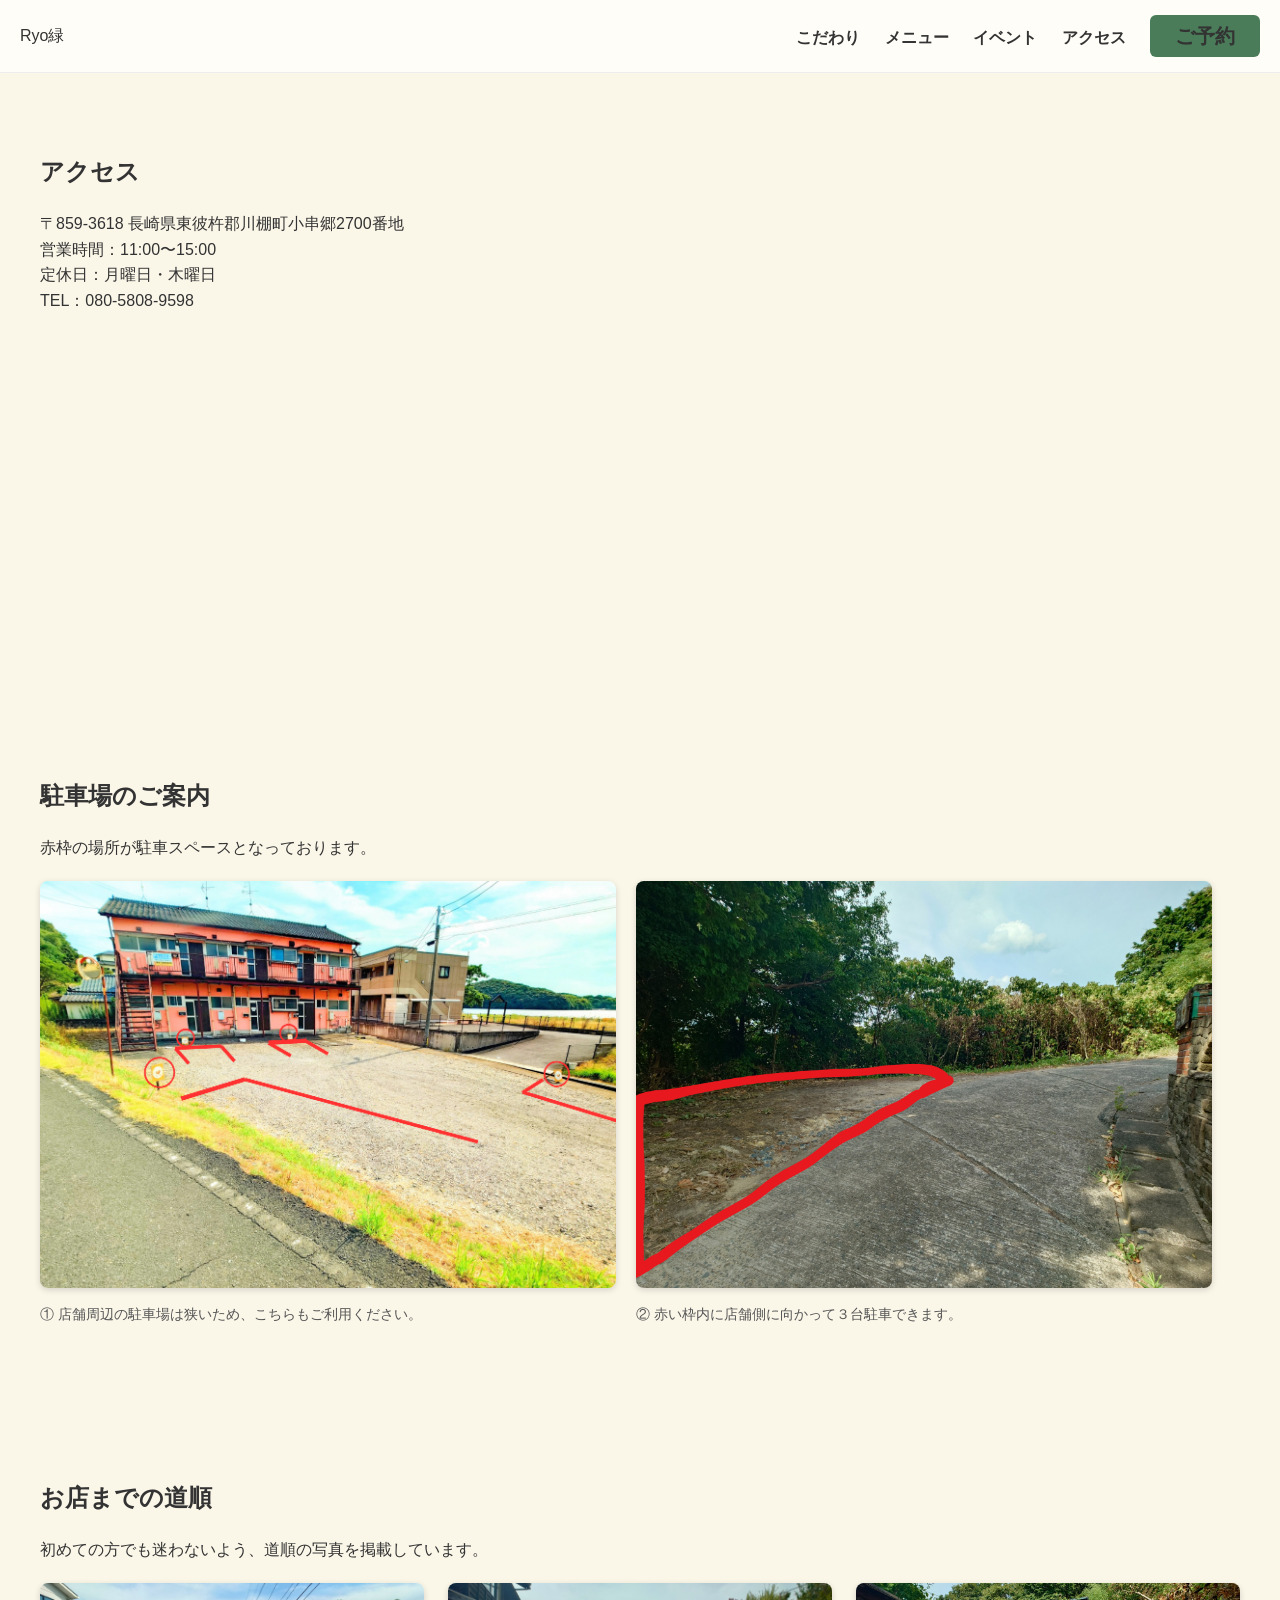
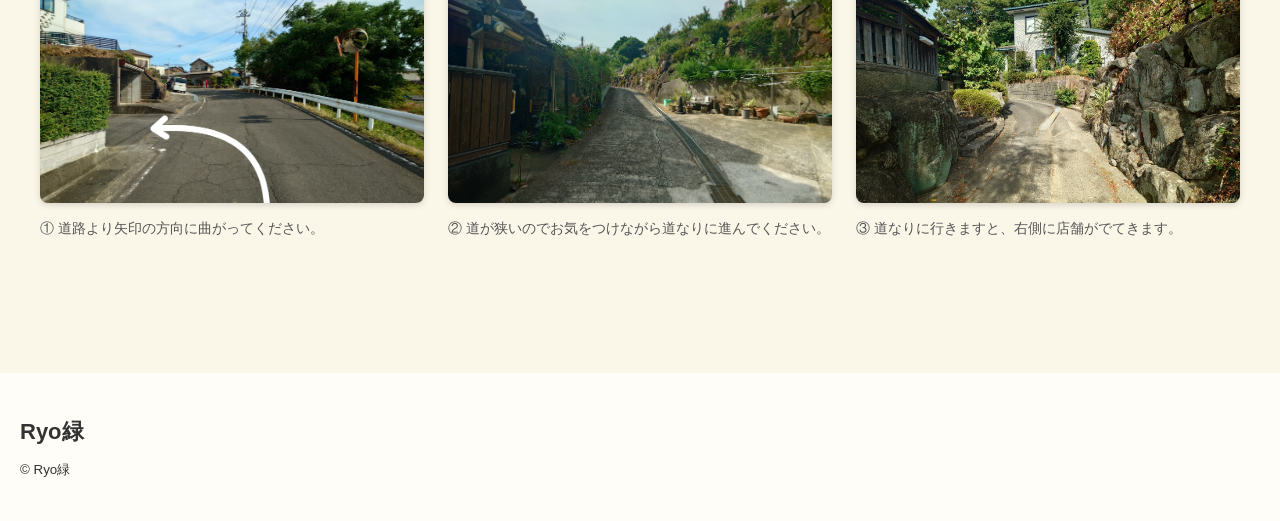
==== access.html @ 75f04f47 "first commit" ====
<!DOCTYPE html>
<html lang="ja">
<head>
  <meta charset="UTF-8">
  <meta name="viewport" content="width=device-width, initial-scale=1.0">
  <title>アクセス｜Ryo緑</title>
  <link rel="stylesheet" href="style.css">
</head>

<body>

<header class="header">
  <div class="logo">Ryo緑</div>

  <div class="hamburger" id="hamburger">
    <span></span>
    <span></span>
    <span></span>
  </div>

  <nav class="nav" id="nav">
    <a href="index.html#concept">こだわり</a>
    <a href="index.html#menu">メニュー</a>
    <a href="index.html#kodawari">イベント</a>
    <a href="access.html">アクセス</a>
<a href="reserve.html" class="nav-reserve">ご予約</a>
  </nav>
</header>

<section class="section">
  <h2>アクセス</h2>
  <p>
    〒859-3618 長崎県東彼杵郡川棚町小串郷2700番地<br>
    営業時間：11:00〜15:00<br>
    定休日：月曜日・木曜日<br>
    TEL：080-5808-9598
  </p>

  <div class="map">
    <iframe 
      src="https://www.google.com/maps/embed?pb=!1m18!1m12!1m3!1d443.3592134806314!2d129.8267219891572!3d33.066739011969936!2m3!1f0!2f0!3f0!3m2!1i1024!2i768!4f13.1!3m3!1m2!1s0x356aa38fec900c77%3A0xfab09ec591ca5344!2zUnlv57iB!5e0!3m2!1sja!2sjp!4v1787897672195!5m2!1sja!2sjp"
      width="100%" 
      height="300" 
      style="border:0;" 
      allowfullscreen="" 
      loading="lazy" 
      referrerpolicy="strict-origin-when-cross-origin">
    </iframe>
  </div>
</section>

<!-- 駐車場案内 -->
<section class="section">
  <h2>駐車場のご案内</h2>
  <p>赤枠の場所が駐車スペースとなっております。</p>

  <div class="parking-photos">
    <div class="access-item">
      <img src="images/parking1.png" alt="駐車場1" class="access-img">
      <p class="access-caption">① 店舗周辺の駐車場は狭いため、こちらもご利用ください。</p>
    </div>

    <div class="access-item">
      <img src="images/parking2.png" alt="駐車場2" class="access-img">
      <p class="access-caption">② 赤い枠内に店舗側に向かって３台駐車できます。</p>
    </div>
  </div>
</section>

<!-- 道順案内（3枚横並び） -->
<section class="section">
  <h2>お店までの道順</h2>
  <p>初めての方でも迷わないよう、道順の写真を掲載しています。</p>

  <div class="path-photos">
    <div class="access-item">
      <img src="images/path1.png" alt="道順1" class="access-img">
      <p class="access-caption">① 道路より矢印の方向に曲がってください。</p>
    </div>

    <div class="access-item">
      <img src="images/path2.png" alt="道順2" class="access-img">
      <p class="access-caption">② 道が狭いのでお気をつけながら道なりに進んでください。</p>
    </div>

    <div class="access-item">
      <img src="images/path3.png" alt="道順3" class="access-img">
      <p class="access-caption">③ 道なりに行きますと、右側に店舗がでてきます。</p>
    </div>
  </div>
</section>

<footer class="footer">
  <div class="footer-logo">Ryo緑</div>
  <small>© Ryo緑</small>
</footer>

<script>
  const hamburger = document.getElementById("hamburger");
  const nav = document.getElementById("nav");

  hamburger.addEventListener("click", () => {
    nav.classList.toggle("active");
  });
</script>

</body>
</html>
---- style.css ----
/* ===========================
   基本設定（最大幅・フォント）
=========================== */
body {
  background: #faf6e8f5;
  margin: 0;
  font-family: "Noto Sans JP", sans-serif;
  line-height: 1.6;
  color: #333;
}

/* 全セクションの余白 */
.section {
  max-width: 1200px;
  margin: 0 auto;
  padding: 60px 20px;
}

/* ===========================
   Header（固定・レスポンシブ）
=========================== */
.header {
  display: flex;
  justify-content: space-between;
  align-items: center;
  padding: 20px;
  position: sticky;
  top: 0;
  background: #fffdf7;
  z-index: 100;
  border-bottom: 1px solid #eee;
  flex-wrap: nowrap;
  overflow: hidden;
}

.nav a {
  margin-left: 20px;
  text-decoration: none;
  color: #333;
  font-weight: 600;
}

.reserve-btn {
  padding: 6px 12px;
  background: #4CAF50;
  color: #fff;
  border-radius: 4px;
}
/* ヘッダー専用の予約ボタン */
.nav-reserve {
  padding: 10px 25px;
  background: #4a7c59; /* Ryo緑カラー */
  color: #fff;
  border-radius: 6px;
  font-size: 20px;
  transition: background 0.2s;
}

.nav-reserve:hover {
  background: #3e6b4d;
}


/*===========================
   ハンバーガーメニュー
=========================== */
.hamburger {
  display: none;
  flex-direction: column;
  gap: 5px;
  cursor: pointer;
}

.hamburger span {
  width: 26px;
  height: 3px;
  background: #333;
  border-radius: 3px;
}

/* ===========================
   Hero
=========================== */
.hero {
  position: relative;
  text-align: center;
}

.hero-img {
  width: 100%;
  height: auto;
  display: block;
}

.hero-text {
  position: absolute;
  bottom: 15%;
  left: 50%;
  transform: translateX(-50%);
  color: white;
  text-shadow: 0 2px 8px rgba(0,0,0,0.4);
  
  padding: 20px 30px;
  border-radius: 12px;
}

.hero-text h1 {
  font-size: 32px;
  margin-bottom: 10px;
}

.hero-text p {
  font-size: 18px;
}
@media (max-width: 600px) {

  .hero-text {
    bottom: 3% !important;     /* ← 位置を下げて見切れ防止 */
    width: 85% !important;
    padding: 8px 12px !important;
  }

  .hero-text h1 {
    font-size: 17px !important;   /* ← 控えめに小さく（強制適用） */
    line-height: 1.35 !important;
    margin-bottom: 4px !important;
  }

  .hero-text p {
    font-size: 13px !important;
    line-height: 1.35 !important;
  }
}
@media (max-width: 600px) {

  /* Hero 全体をヘッダー分だけ下げる */

  /* hero-text の位置は微調整（必要なら） */
  .hero-text {
    bottom: 8%;
  }
}

/* ===========================
   Concept（カード版）
=========================== */

.concept-card {
  background: #fffdf7;
  border-radius: 16px;
  padding: 30px;
  display: flex;
  gap: 40px;
  align-items: center;
  box-shadow: 0 8px 24px rgba(0,0,0,0.08);
  max-width: 1200px;
  margin: 0 auto;
  transition: transform 0.3s ease, box-shadow 0.3s ease;
}
.feature-block {
  margin-bottom: 10px;        /* ブロック間の余白を広めに */
}
.feature-block h3 {
  font-size: 1.4rem;
  font-weight: 700;
  margin-bottom: 2px;         /* 見出しと本文の間に少し余白 */
  letter-spacing: 0.05em;     /* 写真のような少し広めの字間 */
}
/* ===========================
   Concept Slider（追加）
=========================== */

.concept-slider {
  width: 40%;
  height: 450px;
  overflow: hidden;
  border-radius: 12px;
  position: relative;
}

.concept-slider img {
  width: 100%;
  height: 100%;
  object-fit: cover;
  position: absolute;
  top: 0;
  left: 0;
  opacity: 0;
  transition: opacity 1s ease;
}

.concept-slider img.active {
  opacity: 1;
}

/* スマホ対応 */
@media (max-width: 600px) {
  .concept-card {
    flex-direction: column;   /* ← 画像が上、文字が下になる */
    text-align: center;
    padding: 20px;
  }

  .concept-slider {
    width: 100%;              /* ← スマホ時の画像横幅はここで変える */
    height: 220px;            /* ← 高さは自由に調整可能 */
  }

  .concept-text {
    width: 100%;
    margin-top: 20px;         /* ← 画像との間に余白（任意） */
  }
}
/* ===========================
   Menu（カード化・高級感アップ）
=========================== */

.menu-grid {
  display: grid;
  grid-template-columns: 1fr 1fr;
  gap: 40px;
  align-items: stretch;
}

.menu-card {
  background: #fffdf7;
  border-radius: 16px;
  padding: 20px;
  text-align: center;
  box-shadow: 0 8px 24px rgba(0,0,0,0.08);
  transition: transform 0.3s ease, box-shadow 0.3s ease;
  cursor: pointer;
  display: flex;
  flex-direction: column;
}

.menu-card:hover {
  transform: translateY(-6px);
  box-shadow: 0 12px 32px rgba(0,0,0,0.12);
}

.menu-card img {
  width: 100%;
  height: 320px;
  object-fit: cover;
  object-position: center;
  border-radius: 12px;
  margin-bottom: 16px;
}

.menu-card h3 {
  font-size: 20px;
  margin-bottom: 10px;
  color: #333;
}

.menu-card p {
  font-size: 15px;
  color: #5a5a5a;
  line-height: 1.7;
}

/* スマホ対応 */
@media (max-width: 600px) {
  .menu-grid {
    grid-template-columns: 1fr;
  }

  .menu-card img {
    height: auto;
  }
}

/* ===========================
   Event（高級感フル強化版）
=========================== */

.event-scroll {
  display: flex;
  overflow-x: scroll;
  gap: 48px;
  padding: 30px 20px;
  scroll-snap-type: x mandatory;
  -webkit-overflow-scrolling: touch;
  scrollbar-color: #4a7c59 #e5e5e5;
}

.event-card {
  flex: 0 0 300px;
  background: #fffdf7;
  border-radius: 16px;
  padding: 20px;
  text-align: center;
  scroll-snap-align: start;
  box-shadow: 0 8px 24px rgba(0,0,0,0.08);
  transition: transform 0.3s ease, box-shadow 0.3s ease;
  cursor: pointer;
}

.event-card:hover {
  transform: translateY(-6px);
  box-shadow: 0 12px 32px rgba(0,0,0,0.12);
}

@media (hover: none) {
  .event-card:hover {
    transform: none;
    box-shadow: 0 8px 24px rgba(0,0,0,0.08);
  }
}

.event-card img {
  width: 100%;
  height: auto;
  object-fit: contain;
  border-radius: 12px;
  margin-bottom: 14px;
}

.event-desc {
  margin-top: 8px;
  font-size: 15px;
  line-height: 1.7;
  color: #5a5a5a;
}

/* スクロールバー */
.event-scroll::-webkit-scrollbar {
  height: 8px;
}

.event-scroll::-webkit-scrollbar-thumb {
  background: #6b8f71;
  border-radius: 4px;
}

.event-scroll::-webkit-scrollbar-track {
  background: #e5e5e5;
  border-radius: 4px;
}

/* スマホ */
@media (max-width: 600px) {
  .event-card {
    flex: 0 0 85%;
  }
}

/* ===========================
   ▼ モーダル（イベント拡大表示）
=========================== */

.modal {
  display: none;
  position: fixed;
  top: 0;
  left: 0;
  width: 100%;
  height: 100%;
  background: rgba(0,0,0,0.55);
  backdrop-filter: blur(4px);
  justify-content: center;
  align-items: center;
  z-index: 9999;
}

.modal-content {
  background: #fffdf7;
  padding: 24px;
  border-radius: 16px;
  max-width: 500px;
  width: 90%;
  text-align: center;
  box-shadow: 0 12px 32px rgba(0,0,0,0.18);
  animation: fadeIn 0.3s ease;
}

.close-btn {
  float: right;
  font-size: 28px;
  cursor: pointer;
  margin-bottom: 10px;
}

.modal-content img {
  width: 100%;
  border-radius: 12px;
  margin-bottom: 16px;
}

@keyframes fadeIn {
  from { opacity: 0; transform: scale(0.92); }
  to { opacity: 1; transform: scale(1); }
}

/* ===========================
   Footer（店舗情報＋ブランド統合）
=========================== */

.footer {
  background: #fffdf7;
  padding: 40px 20px;
  margin-top: 60px;
  border-top: 1px solid #fffdf7;
}

.footer-box {
  max-width: 900px;
  margin: 0 auto;
  text-align: center;
}

.footer-info {
  background: #fffdf7;
  padding: 20px;
  border-radius: 12px;
  margin-bottom: 30px;
}

.footer-brand {
  margin-top: 10px;
}

.footer-logo {
  font-size: 22px;
  font-weight: bold;
  margin-bottom: 6px;
}
.footer-sns {
  display: flex;
  gap: 18px;
  margin-top: 20px;
  justify-content: center;
}

.footer-sns img {
  width: 32px;
  height: 32px;
  opacity: 0.85;
  transition: 0.3s ease;
}

.footer-sns img:hover {
  opacity: 1;
  transform: scale(1.12);
}

/* ===========================
   スマホ対応
=========================== */
@media (max-width: 600px) {

  .hero-text h1 {
    font-size: 20px;
  }
  .hero-text p {
    font-size: 14px;
  }

  #concept p {
    text-align: center;
  }

  .two-column {
    display: block;
  }
  .two-column img {
    width: 100%;
    margin-top: 20px;
  }

  .nav a {
    margin-left: 10px;
    font-size: 14px;
  }

  .footer {
    padding: 30px 16px;
  }
}

/* ===========================
   ハンバーガーメニュー（スマホ）
=========================== */
@media (max-width: 600px) {

  .hamburger {
    display: flex;
  }

  .nav {
    display: none;
    flex-direction: column;
    background: #fff;
    width: 100%;
    padding: 20px;
    border-bottom: 1px solid #eee;
  }

  .nav.active {
    display: flex;
    position: static;
  }

  .nav a {
    margin: 10px 0;
    font-size: 16px;
  }
}/* ================================
   reserve.html 専用デザイン
   Ryo緑の世界観に合わせた最終版
================================ */

/* カード全体（白いパネル） */
.reserve-panel-vertical {
  max-width: 700px;
  margin: 60px auto;
  padding: 48px 36px;
  background: #ffffff;
  border-radius: 14px;
  box-shadow: 0 4px 14px rgba(0,0,0,0.08);
  height: auto; /* 内容に応じて伸びる */
  box-sizing: border-box;
}

/* タイトル */
.reserve-panel-vertical h2 {
  text-align: center;
  font-size: 2rem;
  margin-bottom: 28px;
  letter-spacing: 1px;
}

/* 説明文 */
.reserve-panel-vertical p {
  line-height: 1.8;
  margin-bottom: 28px;
  font-size: 16px;
}

/* 見出し（ご予約方法 / 注意事項） */
.reserve-panel-vertical h3 {
  font-size: 1.4rem;
  margin: 32px 0 16px;
}

/* 予約ボタンの並び */
.reserve-links {
  display: flex;
  flex-direction: column;
  gap: 24px; /* ボタン間隔を広げて見切れ防止 */
}

/* 予約ボタン */
.reserve-btn {
  display: block;
  padding: 16px 20px;
  background-color: #4a7c59; /* Ryo緑カラー */
  color: #fff;
  text-align: center;
  border-radius: 8px;
  font-size: 18px;
  transition: background 0.2s, transform 0.1s;
}

.reserve-btn:hover {
  background-color: #3e6b4d;
}

.reserve-btn:active {
  transform: scale(0.98);
}

/* 注意事項リスト */
.reserve-panel-vertical ul {
  margin-top: 10px;
  padding-left: 20px;
  line-height: 1.8;
  font-size: 15px;
  color: #555;
}

/* スマホ最適化 */
@media (max-width: 600px) {
  .reserve-panel-vertical {
    padding: 32px 20px;
    margin: 30px 12px;
  }

  .reserve-btn {
    font-size: 16px;
    padding: 14px;
  }

  .reserve-links {
    gap: 20px;
  }
}
/* 駐車場（2枚） */
.parking-photos {
  display: flex;
  gap: 20px;
  flex-wrap: wrap;
  margin-top: 20px;
}

.parking-photos .access-item {
  width: 48%;
}

/* 道順（3枚横並び） */
.path-photos {
  display: flex;
  gap: 20px;
  flex-wrap: nowrap;
  justify-content: space-between;
  margin-top: 20px;
}

.path-photos .access-item {
  width: 32%;
}
/* 道順写真の高さ統一 */
.path-photos .access-img {
  height: 220px;   /* ← 好きな高さに調整可能 */
  object-fit: cover;
}

/* 共通 */
.access-img {
  width: 100%;
  border-radius: 8px;
  box-shadow: 0 2px 6px rgba(0,0,0,0.15);
  object-fit: cover;
}

.access-caption {
  margin-top: 8px;
  font-size: 14px;
  color: #555;
  line-height: 1.5;
}

/* スマホ最適化 */
@media (max-width: 600px) {
  .path-photos {
    flex-wrap: wrap;
  }
  .path-photos .access-item {
    width: 100%;
  }
}
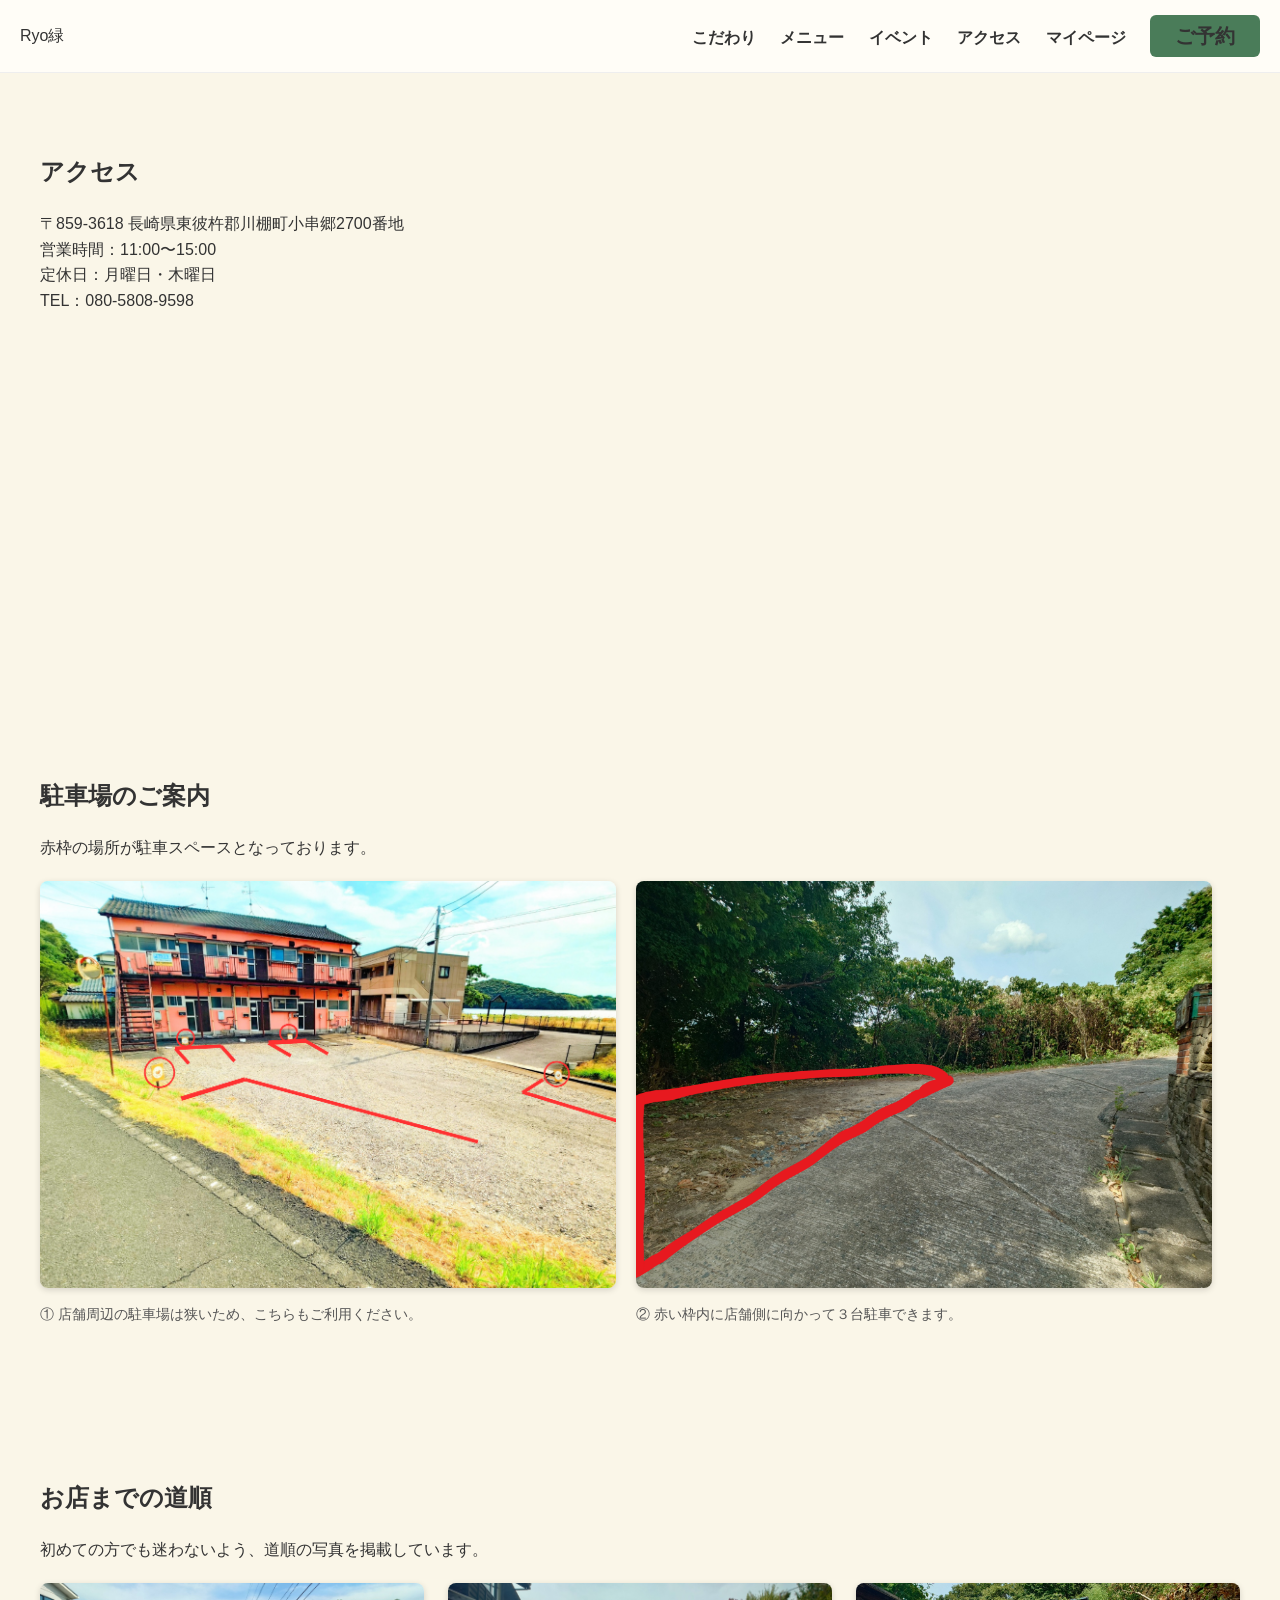
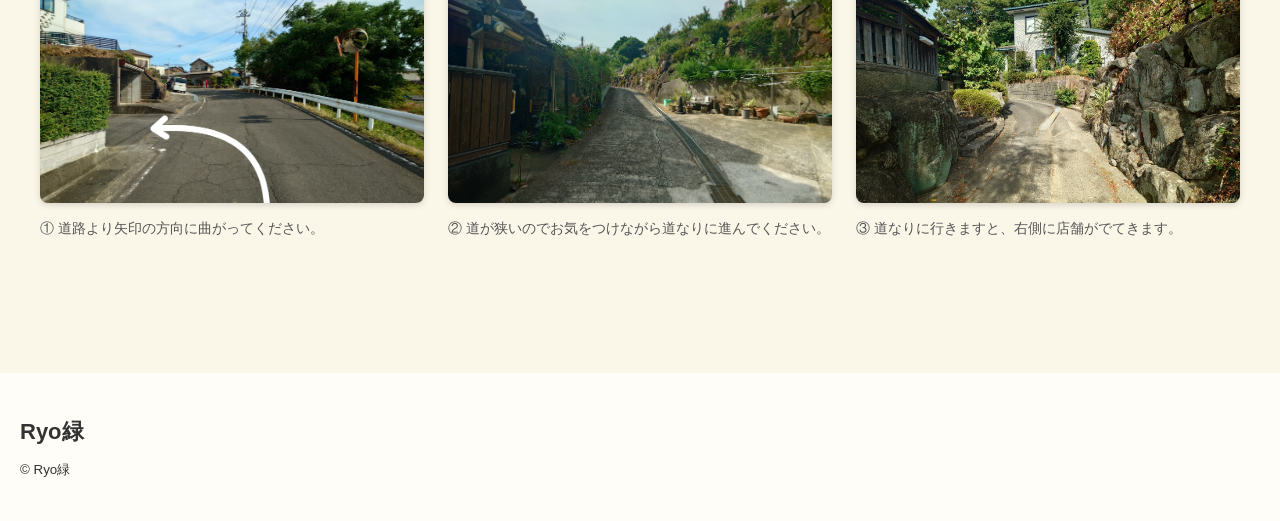
==== commit a8f0204a: "8" ====
--- a/access.html
+++ b/access.html
@@ -23,6 +23,7 @@
     <a href="index.html#menu">メニュー</a>
     <a href="index.html#kodawari">イベント</a>
     <a href="access.html">アクセス</a>
+    <a href="mypage.html">マイページ</a>
 <a href="reserve.html" class="nav-reserve">ご予約</a>
   </nav>
 </header>
--- a/style.css
+++ b/style.css
@@ -428,16 +428,14 @@
 }
 .footer-sns {
   display: flex;
-  gap: 18px;
-  margin-top: 20px;
+  gap: 16px;
   justify-content: center;
+  flex-wrap: wrap;
 }
 
 .footer-sns img {
-  width: 32px;
-  height: 32px;
-  opacity: 0.85;
-  transition: 0.3s ease;
+  width: 32px;   /* ← ここでロゴの大きさを決める */
+  height: auto;
 }
 
 .footer-sns img:hover {
@@ -650,3 +648,8 @@
     width: 100%;
   }
 }
+#adminLogo {
+  user-select: none;
+  -webkit-user-select: none;
+  touch-action: manipulation;
+}
